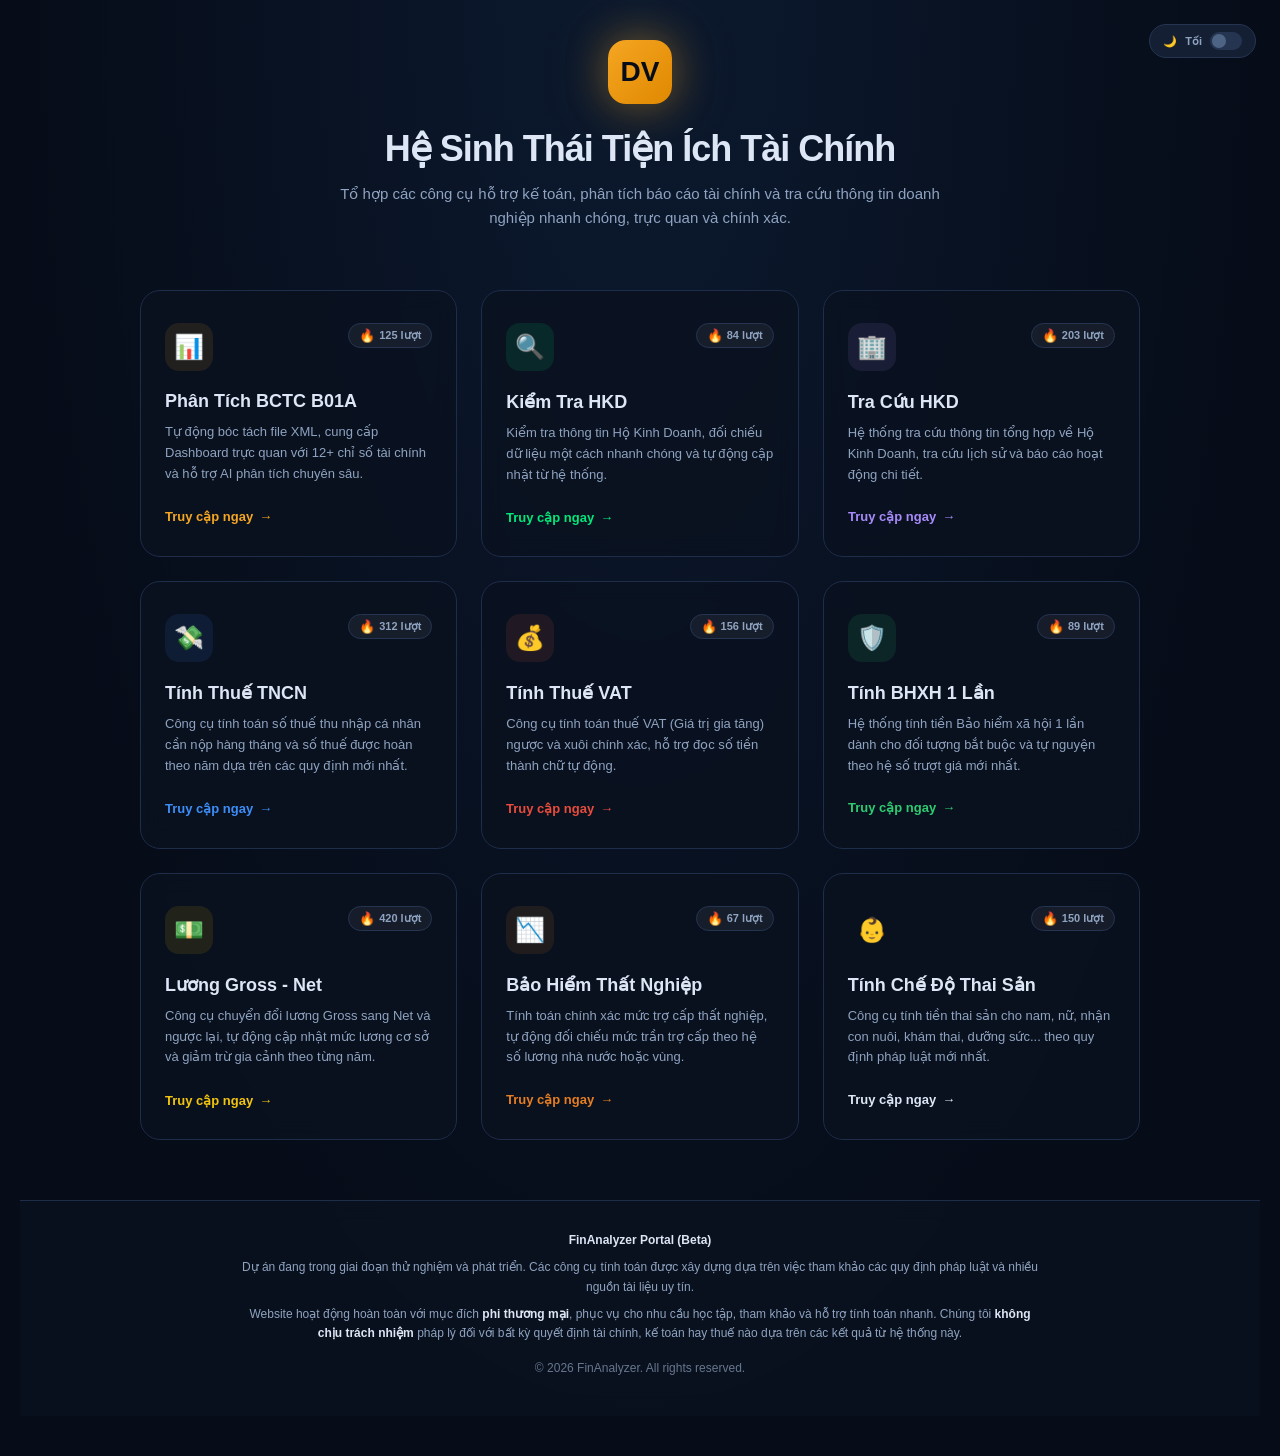
==== index.html @ 1b551592 "Update thaisan tool: highlight key numbers and steps, add validation for adoption duration, fix resp" ====
<!DOCTYPE html>
<html lang="vi" data-theme="dark">

<head>
  <meta charset="UTF-8">
  <meta name="viewport" content="width=device-width, initial-scale=1.0">
  <title>FinAnalyzer Pro – Cổng Thông Tin Kế Toán & Thuế</title>
<link rel="apple-touch-icon" sizes="180x180" href="favicon_io/apple-touch-icon.png">
<link rel="icon" type="image/png" sizes="32x32" href="favicon_io/favicon-32x32.png">
<link rel="icon" type="image/png" sizes="16x16" href="favicon_io/favicon-16x16.png">
<link rel="shortcut icon" href="favicon_io/favicon.ico">
<link href="https://fonts.googleapis.com/css2?family=Inter:wght@400;500;600;700;800&family=Lexend:wght@600;700;800&display=swap" rel="stylesheet">
  <link rel="stylesheet" href="style.css">
</head>

<body>

  <button class="theme-float" onclick="toggleTheme()" title="Chuyển đổi giao diện sáng/tối">
    <span id="themeIcon">🌙</span>
    <span id="themeLabel">Tối</span>
    <div class="theme-track">
      <div class="theme-thumb"></div>
    </div>
  </button>

  <div class="container">
    <div class="header">
      <div class="logo-mark">DV</div>
      <h1 class="title">Hệ Sinh Thái Tiện Ích Tài Chính</h1>
      <p class="subtitle">Tổ hợp các công cụ hỗ trợ kế toán, phân tích báo cáo tài chính và tra cứu thông tin doanh
        nghiệp nhanh chóng, trực quan và chính xác.</p>
    </div>

    <div class="grid">
      <!-- App 1: BCTC -->
      <a href="./bctc/" class="card">
        <div class="card-icon">📊</div>
        <div class="card-title">Phân Tích BCTC B01A</div>
        <div class="card-desc">Tự động bóc tách file XML, cung cấp Dashboard trực quan với 12+ chỉ số tài chính và hỗ
          trợ AI phân tích chuyên sâu.</div>
        <div class="card-action">Truy cập ngay <i>→</i></div>
      </a>

      <!-- App 2: Kiem Tra HKD -->
      <a href="./kthkd/" class="card">
        <div class="card-icon">🔍</div>
        <div class="card-title">Kiểm Tra HKD</div>
        <div class="card-desc">Kiểm tra thông tin Hộ Kinh Doanh, đối chiếu dữ liệu một cách nhanh chóng và tự động cập
          nhật từ hệ thống.</div>
        <div class="card-action">Truy cập ngay <i>→</i></div>
      </a>

      <!-- App 3: Tra Cuu HKD -->
      <a href="./tracuu-hkd/" class="card">
        <div class="card-icon">🏢</div>
        <div class="card-title">Tra Cứu HKD</div>
        <div class="card-desc">Hệ thống tra cứu thông tin tổng hợp về Hộ Kinh Doanh, tra cứu lịch sử và báo cáo hoạt
          động chi tiết.</div>
        <div class="card-action">Truy cập ngay <i>→</i></div>
      </a>

      <!-- App 4: Tinh Thue TNCN -->
      <a href="./tncn/" class="card">
        <div class="card-icon">💸</div>
        <div class="card-title">Tính Thuế TNCN</div>
        <div class="card-desc">Công cụ tính toán số thuế thu nhập cá nhân cần nộp hàng tháng và số thuế được hoàn theo năm dựa trên các quy định mới nhất.</div>
        <div class="card-action">Truy cập ngay <i>→</i></div>
      <!-- App 5: Tinh Thue VAT -->
      <a href="./vat/" class="card">
        <div class="card-icon">💰</div>
        <div class="card-title">Tính Thuế VAT</div>
        <div class="card-desc">Công cụ tính toán thuế VAT (Giá trị gia tăng) ngược và xuôi chính xác, hỗ trợ đọc số tiền thành chữ tự động.</div>
        <div class="card-action">Truy cập ngay <i>→</i></div>
      </a>

      <!-- App 6: BHXH 1 Lan -->
      <a href="./bhxh1lan/" class="card">
        <div class="card-icon">🛡️</div>
        <div class="card-title">Tính BHXH 1 Lần</div>
        <div class="card-desc">Hệ thống tính tiền Bảo hiểm xã hội 1 lần dành cho đối tượng bắt buộc và tự nguyện theo hệ số trượt giá mới nhất.</div>
        <div class="card-action">Truy cập ngay <i>→</i></div>
      </a>

      <!-- App 7: Lương Gross - Net -->
      <a href="./gross-net/" class="card">
        <div class="card-icon">💵</div>
        <div class="card-title">Lương Gross - Net</div>
        <div class="card-desc">Công cụ chuyển đổi lương Gross sang Net và ngược lại, tự động cập nhật mức lương cơ sở và giảm trừ gia cảnh theo từng năm.</div>
        <div class="card-action">Truy cập ngay <i>→</i></div>
      </a>

      <!-- App 8: BH That Nghiep -->
      <a href="./bhtn/" class="card">
        <div class="card-icon">📉</div>
        <div class="card-title">Bảo Hiểm Thất Nghiệp</div>
        <div class="card-desc">Tính toán chính xác mức trợ cấp thất nghiệp, tự động đối chiếu mức trần trợ cấp theo hệ số lương nhà nước hoặc vùng.</div>
        <div class="card-action">Truy cập ngay <i>→</i></div>
      </a>

      <!-- App 9: Thai Sản -->
      <a href="./thaisan/" class="card">
        <div class="card-icon">👶</div>
        <div class="card-title">Tính Chế Độ Thai Sản</div>
        <div class="card-desc">Công cụ tính tiền thai sản cho nam, nữ, nhận con nuôi, khám thai, dưỡng sức... theo quy định pháp luật mới nhất.</div>
        <div class="card-action">Truy cập ngay <i>→</i></div>
      </a>
    </div>
  </div>

  <footer class="site-footer">
    <div class="footer-content">
      <p><strong>FinAnalyzer Portal (Beta)</strong></p>
      <p>Dự án đang trong giai đoạn thử nghiệm và phát triển. Các công cụ tính toán được xây dựng dựa trên việc tham khảo các quy định pháp luật và nhiều nguồn tài liệu uy tín.</p>
      <p>Website hoạt động hoàn toàn với mục đích <strong>phi thương mại</strong>, phục vụ cho nhu cầu học tập, tham khảo và hỗ trợ tính toán nhanh. Chúng tôi <strong>không chịu trách nhiệm</strong> pháp lý đối với bất kỳ quyết định tài chính, kế toán hay thuế nào dựa trên các kết quả từ hệ thống này.</p>
      <p class="footer-copyright">© 2026 FinAnalyzer. All rights reserved.</p>
    </div>
  </footer>

  <script src="tracking.js"></script>
  <script src="script.js"></script>
</body>

</html>
---- style.css ----
/* ════════════════ ROOT – DARK (default) ════════════════ */
    :root{
      --bg:#060c18;--bg2:#0b1220;--bg3:#111c30;
      --card:#0f1929;--card2:#141f33;
      --border:#1e2d4a;--border2:#253551;
      --gold:#f5a623;--gold2:#ffc84a;
      --green:#00e87a;--blue:#3d8ef8;--purple:#a78bfa;
      --text:#dce6f5;--text2:#8fa3c0;--text3:#4d6484;
      --sans:'Be Vietnam Pro',sans-serif;
    }

    /* ════════════════ LIGHT THEME ════════════════ */
    html[data-theme="light"]{
      --bg:#f0f4fa;--bg2:#e8eef8;--bg3:#dde5f3;
      --card:#ffffff;--card2:#f7f9fd;
      --border:#d0daea;--border2:#b8c8e0;
      --gold:#d4820a;--gold2:#e8950f;
      --green:#0a7c42;--blue:#1a5fba;--purple:#6d4fc7;
      --text:#0d1b2e;--text2:#374d6e;--text3:#6b82a0;
    }

    *, *::before, *::after {
      transition: background-color 0.3s ease, border-color 0.3s ease, color 0.3s ease, box-shadow 0.3s ease;
      margin: 0; padding: 0; box-sizing: border-box;
    }
    
    body {
      font-family: var(--sans); background: var(--bg); color: var(--text);
      min-height: 100vh; display: flex; flex-direction: column;
      align-items: center; justify-content: center;
      background-image: radial-gradient(ellipse at 50% 0%, rgba(61,142,248,0.1) 0%, transparent 70%);
      padding: 40px 20px; position: relative; overflow-x: hidden;
    }

    .container {
      max-width: 1000px; width: 100%; z-index: 1; position: relative;
    }

    .header { text-align: center; margin-bottom: 60px; }
    .logo-mark {
      width: 64px; height: 64px; margin: 0 auto 24px;
      background: linear-gradient(135deg, var(--gold), #e08800);
      border-radius: 18px; display: flex; align-items: center; justify-content: center;
      font-size: 28px; font-weight: 900; color: #060c18;
      box-shadow: 0 0 40px rgba(245,166,35,0.4), 0 0 80px rgba(245,166,35,0.15);
    }
    .title { font-size: 36px; font-weight: 900; letter-spacing: -1px; margin-bottom: 12px; }
    .subtitle { font-size: 15px; color: var(--text2); line-height: 1.6; max-width: 600px; margin: 0 auto; }

    .grid {
      display: grid; grid-template-columns: repeat(auto-fit, minmax(300px, 1fr));
      gap: 24px;
    }

    .card {
      background: rgba(11,18,32,0.8);
      border: 1px solid var(--border); border-radius: 20px;
      padding: 32px 24px; text-decoration: none; color: var(--text);
      transition: all 0.3s ease; backdrop-filter: blur(10px);
      display: flex; flex-direction: column; position: relative; overflow: hidden;
    }
    html[data-theme="light"] .card { background: rgba(255,255,255,0.85); }

    .card:hover {
      transform: translateY(-5px);
      border-color: var(--blue);
      box-shadow: 0 20px 40px rgba(0,0,0,0.2), inset 0 0 0 1px rgba(61,142,248,0.2);
    }
    .card:nth-child(1):hover { border-color: var(--gold); box-shadow: 0 20px 40px rgba(0,0,0,0.2), inset 0 0 0 1px rgba(245,166,35,0.2); }
    .card:nth-child(2):hover { border-color: var(--green); box-shadow: 0 20px 40px rgba(0,0,0,0.2), inset 0 0 0 1px rgba(0,232,122,0.2); }
    .card:nth-child(3):hover { border-color: var(--purple); box-shadow: 0 20px 40px rgba(0,0,0,0.2), inset 0 0 0 1px rgba(167,139,250,0.2); }
    .card:nth-child(4):hover { border-color: var(--blue); box-shadow: 0 20px 40px rgba(0,0,0,0.2), inset 0 0 0 1px rgba(61,142,248,0.2); }
    .card:nth-child(5):hover { border-color: #e74c3c; box-shadow: 0 20px 40px rgba(0,0,0,0.2), inset 0 0 0 1px rgba(231,76,60,0.2); }
    .card:nth-child(6):hover { border-color: #2ecc71; box-shadow: 0 20px 40px rgba(0,0,0,0.2), inset 0 0 0 1px rgba(46,204,113,0.2); }
    .card:nth-child(7):hover { border-color: #f1c40f; box-shadow: 0 20px 40px rgba(0,0,0,0.2), inset 0 0 0 1px rgba(241,196,15,0.2); }
    .card:nth-child(8):hover { border-color: #e67e22; box-shadow: 0 20px 40px rgba(0,0,0,0.2), inset 0 0 0 1px rgba(230,126,34,0.2); }

    .card-icon {
      width: 48px; height: 48px; border-radius: 14px;
      display: flex; align-items: center; justify-content: center;
      font-size: 24px; margin-bottom: 20px;
    }
    .card:nth-child(1) .card-icon { background: rgba(245,166,35,0.1); color: var(--gold); }
    .card:nth-child(2) .card-icon { background: rgba(0,232,122,0.1); color: var(--green); }
    .card:nth-child(3) .card-icon { background: rgba(167,139,250,0.1); color: var(--purple); }
    .card:nth-child(4) .card-icon { background: rgba(61,142,248,0.1); color: var(--blue); }
    .card:nth-child(5) .card-icon { background: rgba(231,76,60,0.1); color: #e74c3c; } /* Đỏ cho VAT */
    .card:nth-child(6) .card-icon { background: rgba(46,204,113,0.1); color: #2ecc71; } /* Xanh ngọc cho BHXH */
    .card:nth-child(7) .card-icon { background: rgba(241,196,15,0.1); color: #f1c40f; } /* Vàng cho Gross-Net */
    .card:nth-child(8) .card-icon { background: rgba(230,126,34,0.1); color: #e67e22; } /* Cam cho BHTN */

    .card-usage {
      position: absolute;
      top: 32px;
      right: 24px;
      background: rgba(255, 255, 255, 0.05);
      border: 1px solid var(--border2);
      color: var(--text2);
      padding: 4px 10px;
      border-radius: 20px;
      font-size: 11px;
      font-weight: 700;
      display: flex;
      align-items: center;
      gap: 4px;
      pointer-events: none;
    }
    html[data-theme="light"] .card-usage {
      background: rgba(0, 0, 0, 0.03);
      color: var(--text3);
    }

    .card-title { font-size: 18px; font-weight: 800; margin-bottom: 10px; }
    .card-desc { font-size: 13px; color: var(--text2); line-height: 1.6; flex: 1; }
    .card-action {
      margin-top: 24px; font-size: 13px; font-weight: 700;
      display: flex; align-items: center; gap: 6px;
    }
    .card:nth-child(1) .card-action { color: var(--gold); }
    .card:nth-child(2) .card-action { color: var(--green); }
    .card:nth-child(3) .card-action { color: var(--purple); }
    .card:nth-child(4) .card-action { color: var(--blue); }
    .card:nth-child(5) .card-action { color: #e74c3c; }
    .card:nth-child(6) .card-action { color: #2ecc71; }
    .card:nth-child(7) .card-action { color: #f1c40f; }
    .card:nth-child(8) .card-action { color: #e67e22; }
    .card:hover .card-action i { transform: translateX(4px); }
    .card-action i { transition: transform 0.2s; font-style: normal; }

    /* Theme toggle */
    .theme-float {
      position: fixed; top: 24px; right: 24px; z-index: 500;
      display: inline-flex; align-items: center; gap: 8px;
      padding: 7px 13px; border-radius: 20px; cursor: pointer;
      border: 1.5px solid var(--border2); background: var(--card2);
      color: var(--text2); font-size: 11px; font-weight: 700;
      transition: all 0.2s ease; user-select: none; font-family: var(--sans);
    }
    .theme-float:hover { border-color: var(--gold); color: var(--gold); background: rgba(245,166,35,0.06); }
    .theme-track { width: 32px; height: 18px; border-radius: 9px; background: var(--border2); position: relative; transition: background 0.3s ease; }
    html[data-theme="light"] .theme-track { background: var(--gold); }
    .theme-thumb {
      position: absolute; top: 2px; left: 2px; width: 14px; height: 14px; border-radius: 50%;
      background: var(--text3); transition: transform 0.25s cubic-bezier(.34,1.56,.64,1), background 0.3s;
    }
    html[data-theme="light"] .theme-thumb { transform: translateX(14px); background: #fff; }

    html[data-theme="light"] .theme-thumb { transform: translateX(14px); background: #fff; }

    /* Float Home Button */
    .float-home-btn {
      position: fixed; top: 20px; left: 24px; z-index: 9999; 
      display: inline-flex; align-items: center; gap: 8px; 
      padding: 7px 13px; border-radius: 20px; cursor: pointer; 
      border: 1.5px solid var(--border2); background: var(--card2); 
      color: var(--text2); font-size: 11px; font-weight: 700; 
      font-family: var(--sans); text-decoration: none; 
      transition: all 0.2s ease; box-shadow: 0 4px 12px rgba(0,0,0,0.1);
    }
    .float-home-btn:hover {
      border-color: var(--gold); color: var(--gold); background: rgba(245,166,35,0.06);
    }
    
    /* Các class CSS dùng chung cho Báo cáo / Report */
    /* Progress Bar */
    .tax-progress-bar {
      display: flex; height: 24px; border-radius: 12px; overflow: hidden; margin-top: 20px;
    }
    .segment { transition: width 0.8s ease-in-out; }
    .segment-net { background-color: #2ed573; }
    .segment-ins { background-color: #f5a623; }
    .segment-tax { background-color: #ff4757; }
    
    /* Legend */
    .tax-legend {
      display: flex; gap: 20px; margin-top: 15px; justify-content: center; flex-wrap: wrap;
    }
    .legend-item { display: flex; align-items: center; gap: 6px; font-size: 13px; font-weight: 600; color: var(--text2); }
    .color-dot { width: 12px; height: 12px; border-radius: 50%; }
    .dot-net { background-color: #2ed573; }
    .dot-ins { background-color: #f5a623; }
    .dot-tax { background-color: #ff4757; }
    
    /* Breakdown Table */
    .tax-breakdown-table {
      width: 100%; border-collapse: collapse; margin-top: 20px; border: 1px solid var(--border2); border-radius: 8px; overflow: hidden;
    }
    .b-row { display: flex; border-bottom: 1px solid var(--border2); padding: 12px 16px; font-size: 14px; }
    .b-row:last-child { border-bottom: none; }
    .b-header { background: var(--bg); font-weight: 700; color: var(--text2); }
    .b-main { font-weight: 700; color: var(--text); background: rgba(0,0,0,0.1); }
    .b-col-name { flex: 1; }
    .b-col-val { font-weight: 600; }

    /* Footer */
    .site-footer {
      width: 100%; margin-top: 60px; padding: 30px 20px;
      border-top: 1px solid var(--border); background: rgba(11,18,32,0.8);
      backdrop-filter: blur(10px); text-align: center;
      color: var(--text2); font-size: 12px; line-height: 1.6;
    }
    html[data-theme="light"] .site-footer { background: rgba(255,255,255,0.85); }
    .site-footer .footer-content { max-width: 800px; margin: 0 auto; }
    .site-footer strong { color: var(--text); font-weight: 700; }
    .site-footer p { margin-bottom: 8px; }
    .site-footer .footer-copyright { margin-top: 16px; opacity: 0.7; }

    /* Responsive adjustments for top buttons overlapping header */
    @media (max-width: 768px) {
      .header {
        margin-top: 40px;
      }
      .title {
        font-size: 28px;
      }
    }
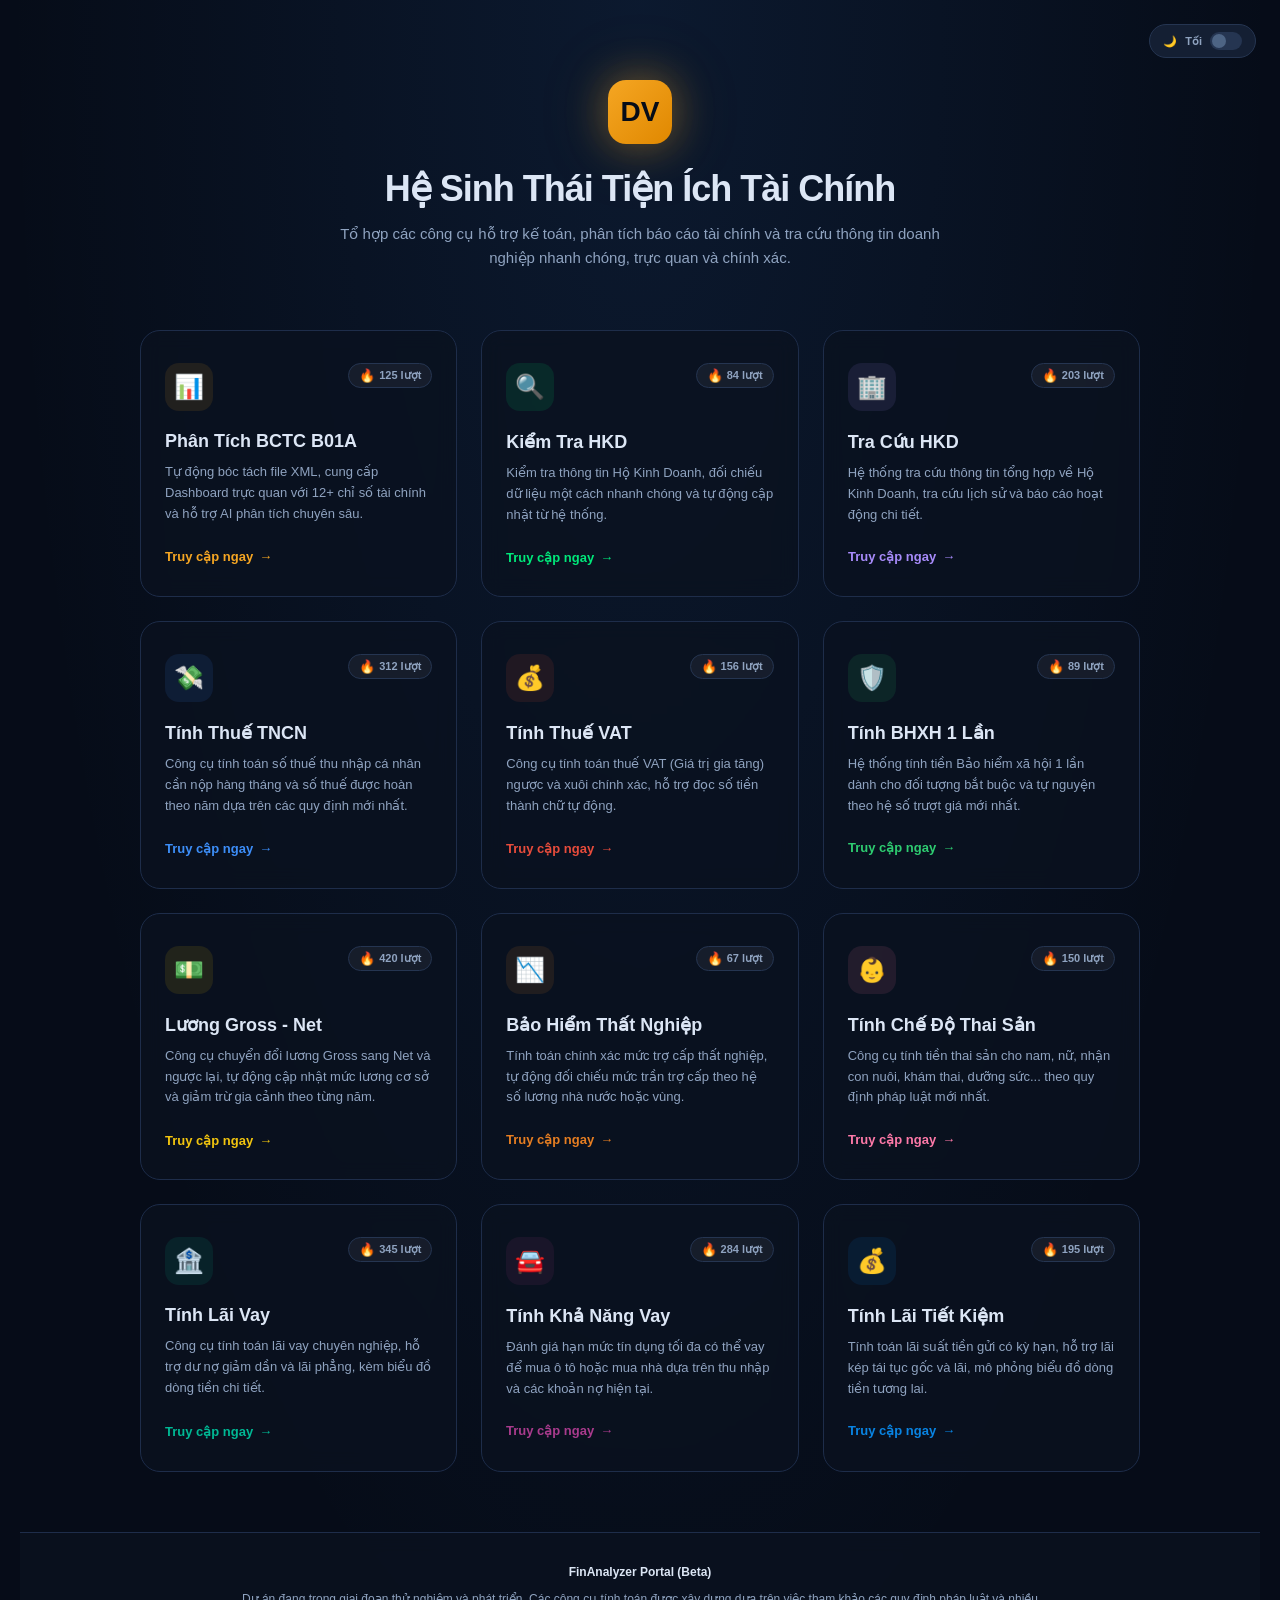
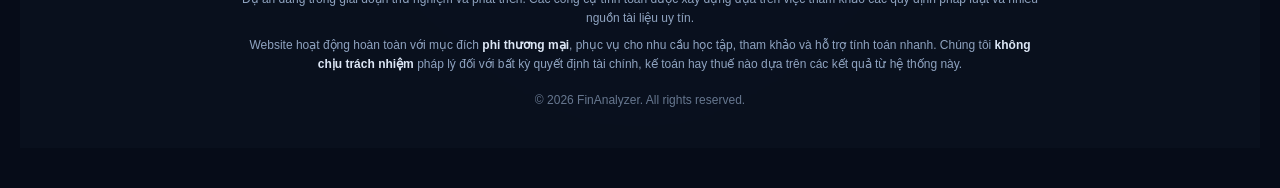
==== commit d7831f92: "chore(core): integrate new modules into portal ecosystem - Cập nhật file README.md với mô tả chi tiế" ====
--- a/index.html
+++ b/index.html
@@ -104,6 +104,27 @@
         <div class="card-desc">Công cụ tính tiền thai sản cho nam, nữ, nhận con nuôi, khám thai, dưỡng sức... theo quy định pháp luật mới nhất.</div>
         <div class="card-action">Truy cập ngay <i>→</i></div>
       </a>
+      <!-- App 10: Tinh Lai Vay -->
+      <a href="./laivay/" class="card">
+        <div class="card-icon">🏦</div>
+        <div class="card-title">Tính Lãi Vay</div>
+        <div class="card-desc">Công cụ tính toán lãi vay chuyên nghiệp, hỗ trợ dư nợ giảm dần và lãi phẳng, kèm biểu đồ dòng tiền chi tiết.</div>
+        <div class="card-action">Truy cập ngay <i>→</i></div>
+      </a>
+      <!-- App 11: Kha Nang Vay -->
+      <a href="./khanangvay/" class="card">
+        <div class="card-icon">🚘</div>
+        <div class="card-title">Tính Khả Năng Vay</div>
+        <div class="card-desc">Đánh giá hạn mức tín dụng tối đa có thể vay để mua ô tô hoặc mua nhà dựa trên thu nhập và các khoản nợ hiện tại.</div>
+        <div class="card-action">Truy cập ngay <i>→</i></div>
+      </a>
+      <!-- App 12: Tinh Tien Gui Tiet Kiem -->
+      <a href="./tietkiem/" class="card">
+        <div class="card-icon">💰</div>
+        <div class="card-title">Tính Lãi Tiết Kiệm</div>
+        <div class="card-desc">Tính toán lãi suất tiền gửi có kỳ hạn, hỗ trợ lãi kép tái tục gốc và lãi, mô phỏng biểu đồ dòng tiền tương lai.</div>
+        <div class="card-action">Truy cập ngay <i>→</i></div>
+      </a>
     </div>
   </div>
 
--- a/style.css
+++ b/style.css
@@ -29,7 +29,7 @@
       min-height: 100vh; display: flex; flex-direction: column;
       align-items: center; justify-content: center;
       background-image: radial-gradient(ellipse at 50% 0%, rgba(61,142,248,0.1) 0%, transparent 70%);
-      padding: 40px 20px; position: relative; overflow-x: hidden;
+      padding: 80px 20px 40px 20px; position: relative; overflow-x: hidden;
     }
 
     .container {
@@ -74,6 +74,8 @@
     .card:nth-child(6):hover { border-color: #2ecc71; box-shadow: 0 20px 40px rgba(0,0,0,0.2), inset 0 0 0 1px rgba(46,204,113,0.2); }
     .card:nth-child(7):hover { border-color: #f1c40f; box-shadow: 0 20px 40px rgba(0,0,0,0.2), inset 0 0 0 1px rgba(241,196,15,0.2); }
     .card:nth-child(8):hover { border-color: #e67e22; box-shadow: 0 20px 40px rgba(0,0,0,0.2), inset 0 0 0 1px rgba(230,126,34,0.2); }
+    .card:nth-child(9):hover { border-color: #fd79a8; box-shadow: 0 20px 40px rgba(0,0,0,0.2), inset 0 0 0 1px rgba(253,121,168,0.2); }
+    .card:nth-child(10):hover { border-color: #00b894; box-shadow: 0 20px 40px rgba(0,0,0,0.2), inset 0 0 0 1px rgba(0,184,148,0.2); }
 
     .card-icon {
       width: 48px; height: 48px; border-radius: 14px;
@@ -88,6 +90,10 @@
     .card:nth-child(6) .card-icon { background: rgba(46,204,113,0.1); color: #2ecc71; } /* Xanh ngọc cho BHXH */
     .card:nth-child(7) .card-icon { background: rgba(241,196,15,0.1); color: #f1c40f; } /* Vàng cho Gross-Net */
     .card:nth-child(8) .card-icon { background: rgba(230,126,34,0.1); color: #e67e22; } /* Cam cho BHTN */
+    .card:nth-child(9) .card-icon { background: rgba(253,121,168,0.1); color: #fd79a8; } /* Hồng cho Thai Sản */
+    .card:nth-child(10) .card-icon { background: rgba(0,184,148,0.1); color: #00b894; } /* Xanh ngọc cho Lãi Vay */
+    .card:nth-child(11) .card-icon { background: rgba(169,59,141,0.1); color: #a93b8d; } /* Tím hồng cho Khả Năng Vay */
+    .card:nth-child(12) .card-icon { background: rgba(9,132,227,0.1); color: #0984e3; } /* Xanh biển cho Tiết Kiệm */
 
     .card-usage {
       position: absolute;
@@ -124,6 +130,10 @@
     .card:nth-child(6) .card-action { color: #2ecc71; }
     .card:nth-child(7) .card-action { color: #f1c40f; }
     .card:nth-child(8) .card-action { color: #e67e22; }
+    .card:nth-child(9) .card-action { color: #fd79a8; }
+    .card:nth-child(10) .card-action { color: #00b894; }
+    .card:nth-child(11) .card-action { color: #a93b8d; }
+    .card:nth-child(12) .card-action { color: #0984e3; }
     .card:hover .card-action i { transform: translateX(4px); }
     .card-action i { transition: transform 0.2s; font-style: normal; }
 
@@ -192,6 +202,24 @@
     .b-col-name { flex: 1; }
     .b-col-val { font-weight: 600; }
 
+    .help-icon {
+      display: inline-flex;
+      align-items: center;
+      justify-content: center;
+      width: 16px;
+      height: 16px;
+      border-radius: 50%;
+      background: rgba(255, 255, 255, 0.2);
+      color: inherit;
+      font-size: 11px;
+      font-weight: bold;
+      cursor: help;
+      margin-left: 5px;
+    }
+    html[data-theme="light"] .help-icon {
+      background: rgba(0, 0, 0, 0.1);
+    }
+
     /* Footer */
     .site-footer {
       width: 100%; margin-top: 60px; padding: 30px 20px;
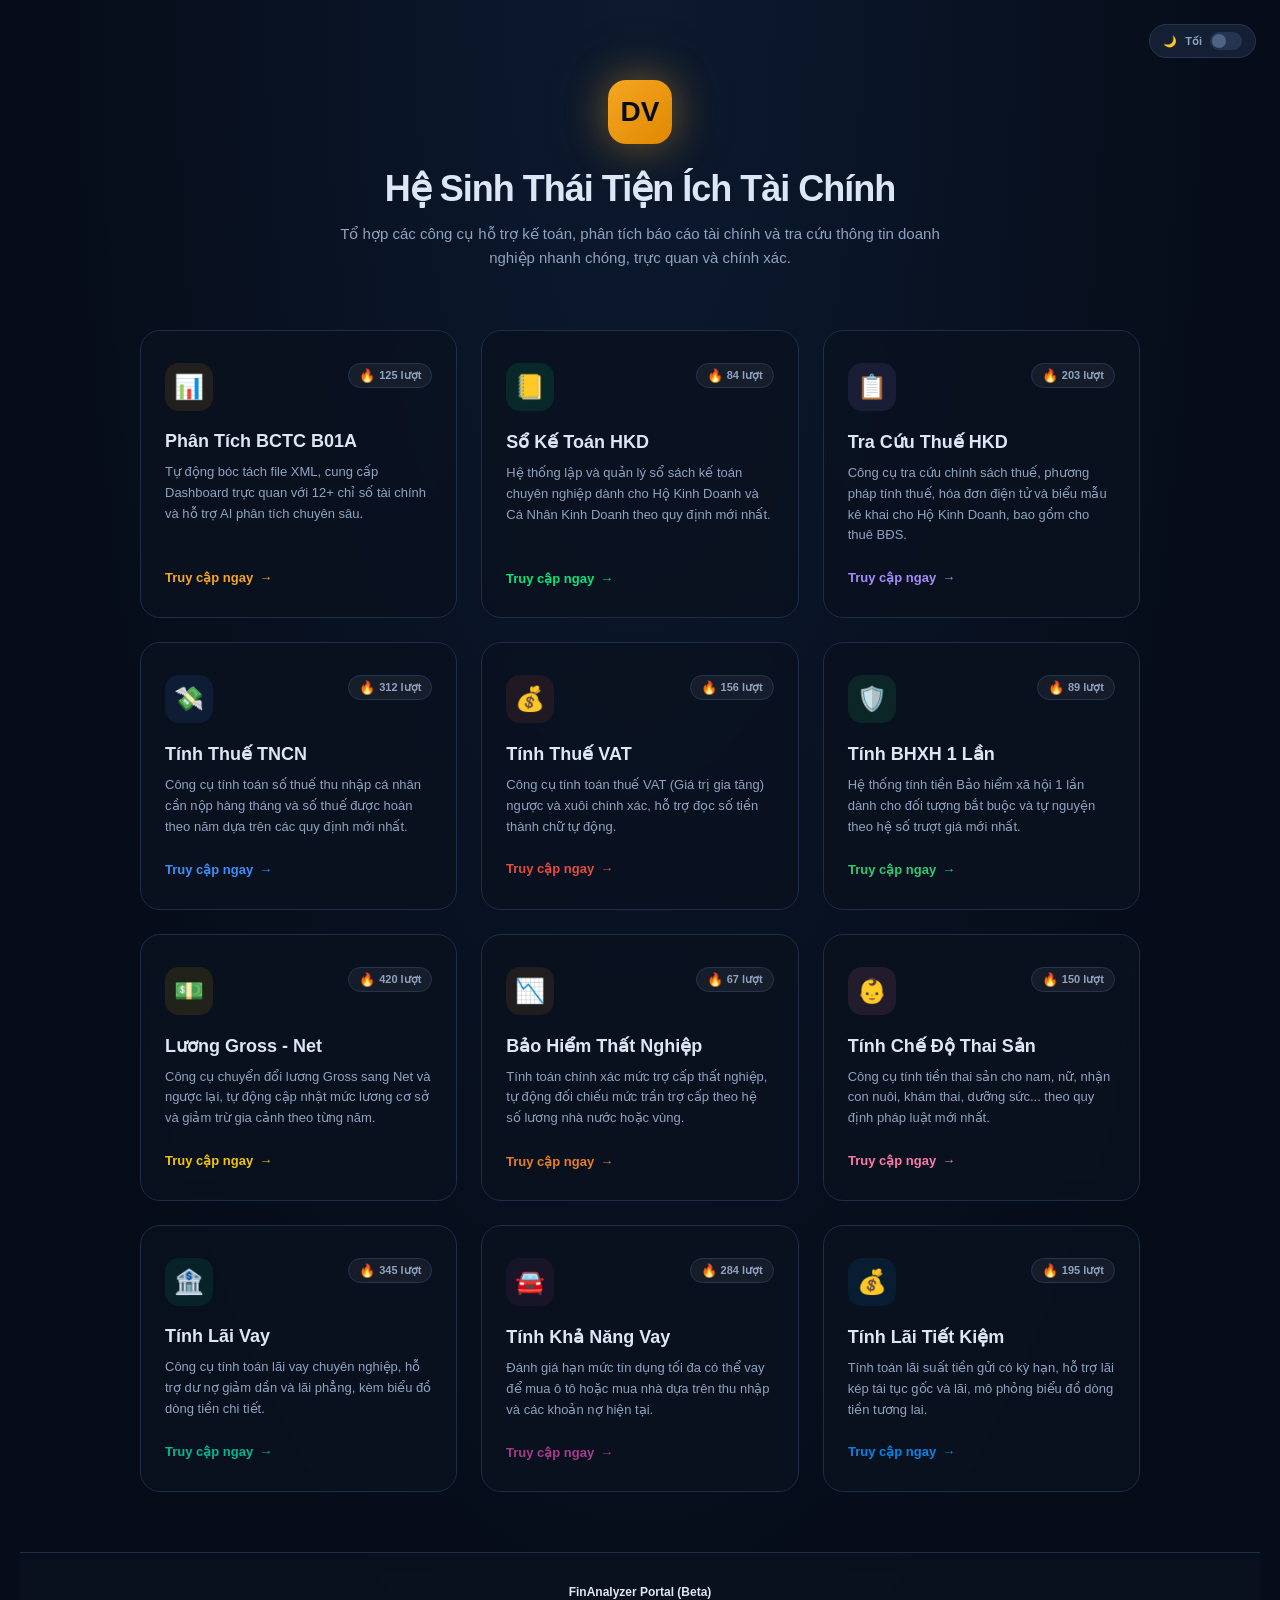
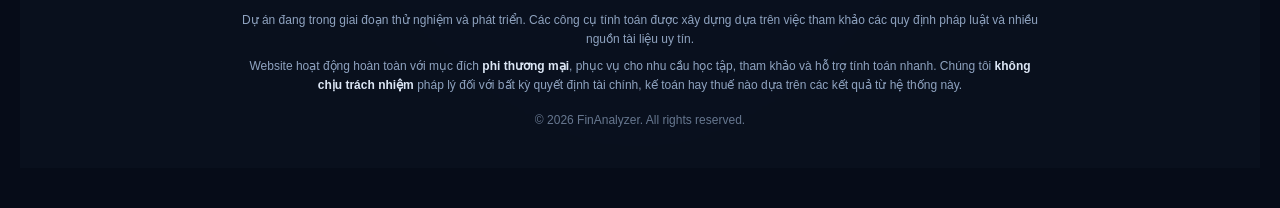
==== commit cc899a0f: "fix: resolve layout styling issues in index.html" ====
--- a/index.html
+++ b/index.html
@@ -41,21 +41,19 @@
         <div class="card-action">Truy cập ngay <i>→</i></div>
       </a>
 
-      <!-- App 2: Kiem Tra HKD -->
+      <!-- App 2: Sổ Kế Toán HKD -->
       <a href="./kthkd/" class="card">
-        <div class="card-icon">🔍</div>
-        <div class="card-title">Kiểm Tra HKD</div>
-        <div class="card-desc">Kiểm tra thông tin Hộ Kinh Doanh, đối chiếu dữ liệu một cách nhanh chóng và tự động cập
-          nhật từ hệ thống.</div>
+        <div class="card-icon">📒</div>
+        <div class="card-title">Sổ Kế Toán HKD</div>
+        <div class="card-desc">Hệ thống lập và quản lý sổ sách kế toán chuyên nghiệp dành cho Hộ Kinh Doanh và Cá Nhân Kinh Doanh theo quy định mới nhất.</div>
         <div class="card-action">Truy cập ngay <i>→</i></div>
       </a>
 
-      <!-- App 3: Tra Cuu HKD -->
+      <!-- App 3: Tra Cứu Thuế HKD -->
       <a href="./tracuu-hkd/" class="card">
-        <div class="card-icon">🏢</div>
-        <div class="card-title">Tra Cứu HKD</div>
-        <div class="card-desc">Hệ thống tra cứu thông tin tổng hợp về Hộ Kinh Doanh, tra cứu lịch sử và báo cáo hoạt
-          động chi tiết.</div>
+        <div class="card-icon">📋</div>
+        <div class="card-title">Tra Cứu Thuế HKD</div>
+        <div class="card-desc">Công cụ tra cứu chính sách thuế, phương pháp tính thuế, hóa đơn điện tử và biểu mẫu kê khai cho Hộ Kinh Doanh, bao gồm cho thuê BĐS.</div>
         <div class="card-action">Truy cập ngay <i>→</i></div>
       </a>
 
@@ -65,6 +63,8 @@
         <div class="card-title">Tính Thuế TNCN</div>
         <div class="card-desc">Công cụ tính toán số thuế thu nhập cá nhân cần nộp hàng tháng và số thuế được hoàn theo năm dựa trên các quy định mới nhất.</div>
         <div class="card-action">Truy cập ngay <i>→</i></div>
+      </a>
+
       <!-- App 5: Tinh Thue VAT -->
       <a href="./vat/" class="card">
         <div class="card-icon">💰</div>
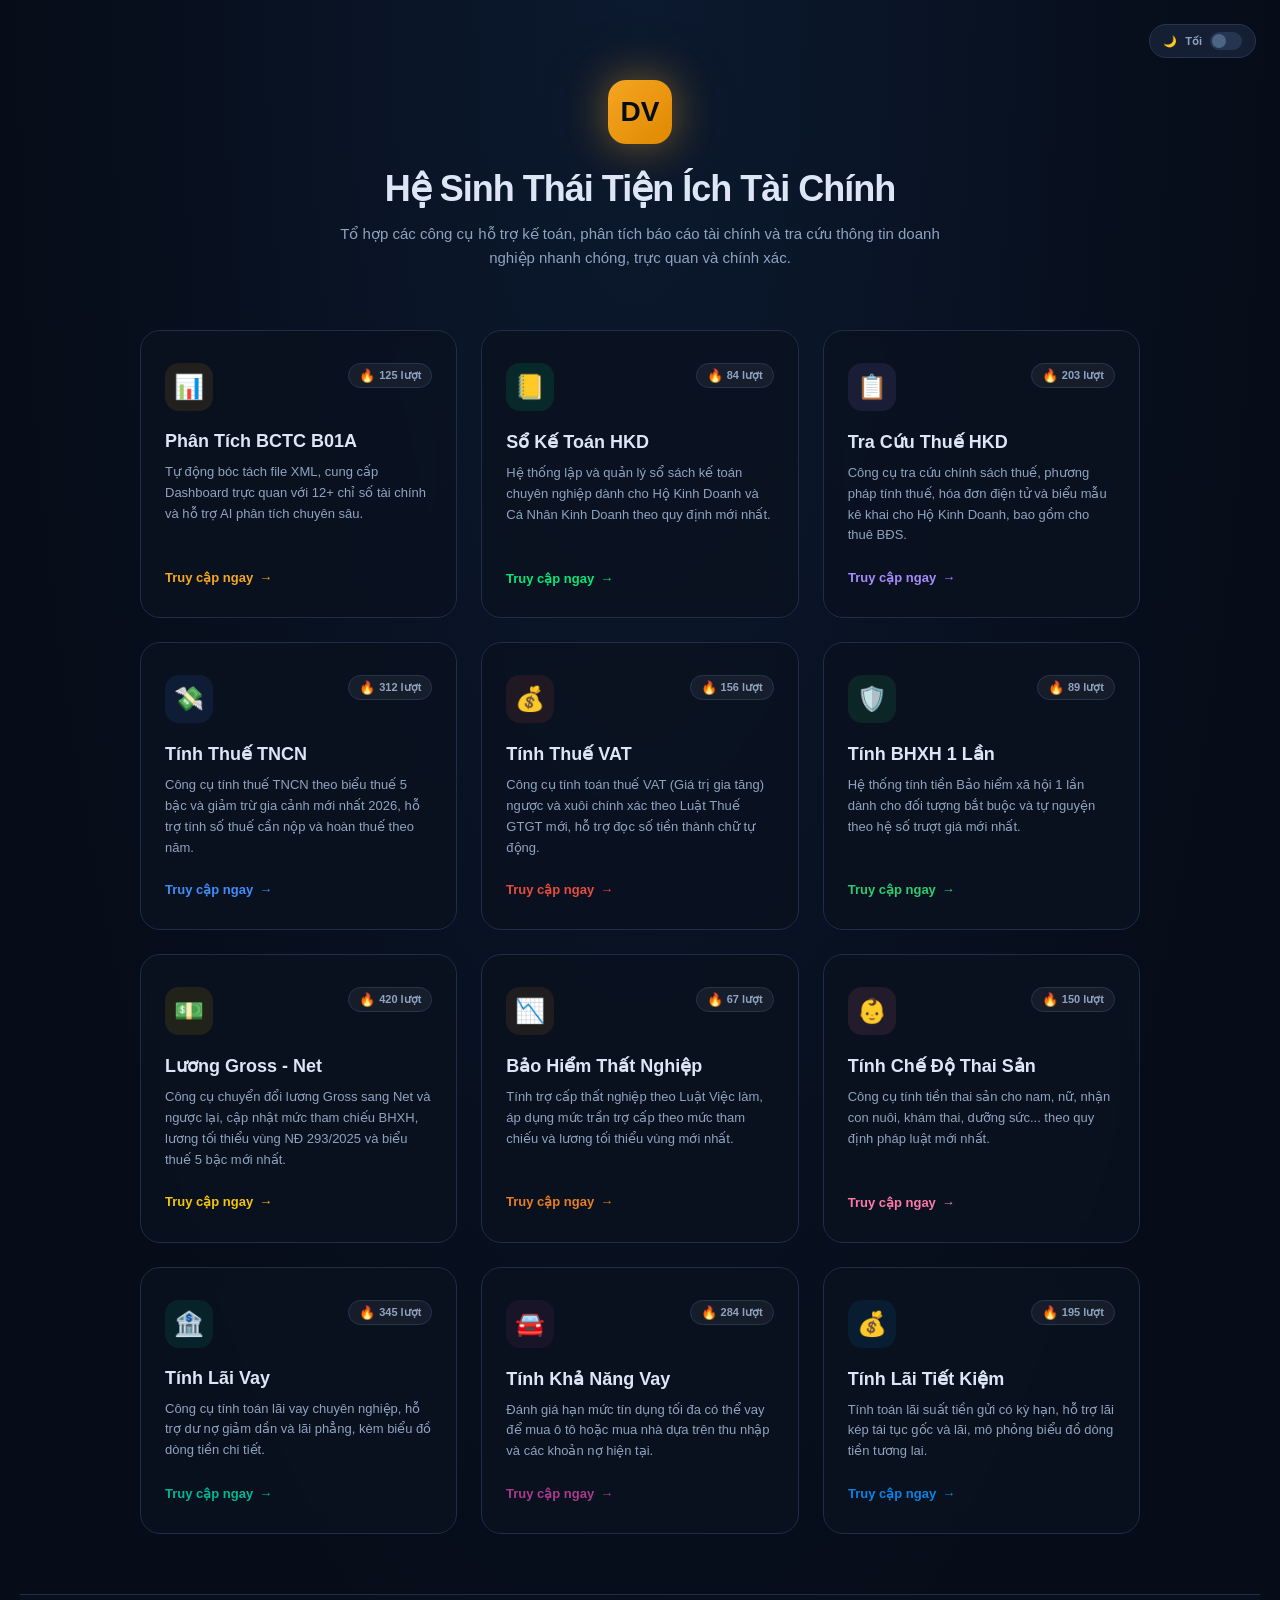
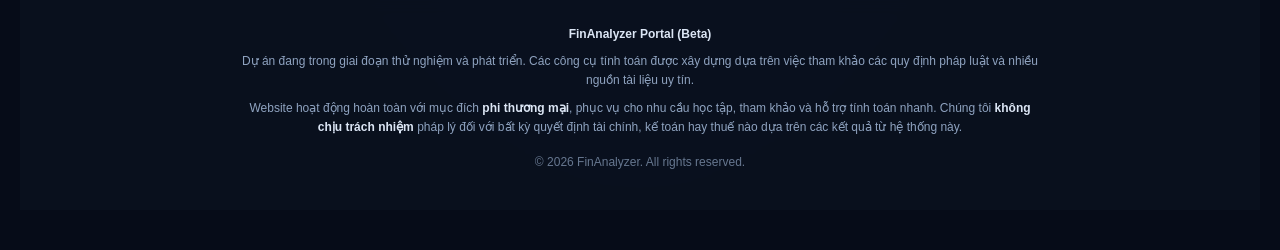
==== commit baf99f54: "feat: Cập nhật luật, nghị định và công thức tính toán tài chính thuế mới nhất (tính đến 06/11/2026) " ====
--- a/index.html
+++ b/index.html
@@ -2,6 +2,15 @@
 <html lang="vi" data-theme="dark">
 
 <head>
+  <!-- Google tag (gtag.js) -->
+  <script async src="https://www.googletagmanager.com/gtag/js?id=G-2BHS6W5JLH"></script>
+  <script>
+    window.dataLayer = window.dataLayer || [];
+    function gtag(){dataLayer.push(arguments);}
+    gtag('js', new Date());
+
+    gtag('config', 'G-2BHS6W5JLH');
+  </script>
   <meta charset="UTF-8">
   <meta name="viewport" content="width=device-width, initial-scale=1.0">
   <title>FinAnalyzer Pro – Cổng Thông Tin Kế Toán & Thuế</title>
@@ -11,6 +20,8 @@
 <link rel="shortcut icon" href="favicon_io/favicon.ico">
 <link href="https://fonts.googleapis.com/css2?family=Inter:wght@400;500;600;700;800&family=Lexend:wght@600;700;800&display=swap" rel="stylesheet">
   <link rel="stylesheet" href="style.css">
+    <script async src="https://pagead2.googlesyndication.com/pagead/js/adsbygoogle.js?client=ca-pub-7233790992400404"
+     crossorigin="anonymous"></script>
 </head>
 
 <body>
@@ -61,7 +72,7 @@
       <a href="./tncn/" class="card">
         <div class="card-icon">💸</div>
         <div class="card-title">Tính Thuế TNCN</div>
-        <div class="card-desc">Công cụ tính toán số thuế thu nhập cá nhân cần nộp hàng tháng và số thuế được hoàn theo năm dựa trên các quy định mới nhất.</div>
+        <div class="card-desc">Công cụ tính thuế TNCN theo biểu thuế 5 bậc và giảm trừ gia cảnh mới nhất 2026, hỗ trợ tính số thuế cần nộp và hoàn thuế theo năm.</div>
         <div class="card-action">Truy cập ngay <i>→</i></div>
       </a>
 
@@ -69,7 +80,7 @@
       <a href="./vat/" class="card">
         <div class="card-icon">💰</div>
         <div class="card-title">Tính Thuế VAT</div>
-        <div class="card-desc">Công cụ tính toán thuế VAT (Giá trị gia tăng) ngược và xuôi chính xác, hỗ trợ đọc số tiền thành chữ tự động.</div>
+        <div class="card-desc">Công cụ tính toán thuế VAT (Giá trị gia tăng) ngược và xuôi chính xác theo Luật Thuế GTGT mới, hỗ trợ đọc số tiền thành chữ tự động.</div>
         <div class="card-action">Truy cập ngay <i>→</i></div>
       </a>
 
@@ -85,7 +96,7 @@
       <a href="./gross-net/" class="card">
         <div class="card-icon">💵</div>
         <div class="card-title">Lương Gross - Net</div>
-        <div class="card-desc">Công cụ chuyển đổi lương Gross sang Net và ngược lại, tự động cập nhật mức lương cơ sở và giảm trừ gia cảnh theo từng năm.</div>
+        <div class="card-desc">Công cụ chuyển đổi lương Gross sang Net và ngược lại, cập nhật mức tham chiếu BHXH, lương tối thiểu vùng NĐ 293/2025 và biểu thuế 5 bậc mới nhất.</div>
         <div class="card-action">Truy cập ngay <i>→</i></div>
       </a>
 
@@ -93,7 +104,7 @@
       <a href="./bhtn/" class="card">
         <div class="card-icon">📉</div>
         <div class="card-title">Bảo Hiểm Thất Nghiệp</div>
-        <div class="card-desc">Tính toán chính xác mức trợ cấp thất nghiệp, tự động đối chiếu mức trần trợ cấp theo hệ số lương nhà nước hoặc vùng.</div>
+        <div class="card-desc">Tính trợ cấp thất nghiệp theo Luật Việc làm, áp dụng mức trần trợ cấp theo mức tham chiếu và lương tối thiểu vùng mới nhất.</div>
         <div class="card-action">Truy cập ngay <i>→</i></div>
       </a>
 
@@ -137,7 +148,7 @@
     </div>
   </footer>
 
-  <script src="tracking.js"></script>
+  <script src="app_events.js"></script>
   <script src="script.js"></script>
 </body>
 
--- a/style.css
+++ b/style.css
@@ -242,3 +242,45 @@
         font-size: 28px;
       }
     }
+
+    /* Standardized Global Buttons */
+    .btn-calculate-large {
+      color: white;
+      background: var(--blue);
+      border: none;
+      padding: 15px 40px;
+      font-size: 15px;
+      font-weight: 700;
+      border-radius: 8px;
+      cursor: pointer;
+      transition: all 0.3s;
+      box-shadow: 0 4px 15px rgba(0,0,0,0.1);
+      display: inline-flex;
+      align-items: center;
+      justify-content: center;
+    }
+    .btn-calculate-large:hover {
+      filter: brightness(1.1);
+      transform: translateY(-2px);
+      box-shadow: 0 6px 20px rgba(0,0,0,0.15);
+    }
+
+    .btn-reset-large {
+      color: var(--text);
+      background: transparent;
+      border: 2px solid var(--border2);
+      padding: 13px 30px;
+      font-size: 15px;
+      font-weight: 700;
+      border-radius: 8px;
+      cursor: pointer;
+      transition: all 0.3s;
+      display: inline-flex;
+      align-items: center;
+      justify-content: center;
+    }
+    .btn-reset-large:hover {
+      border-color: var(--text2);
+      color: var(--text2);
+      transform: translateY(-2px);
+    }
